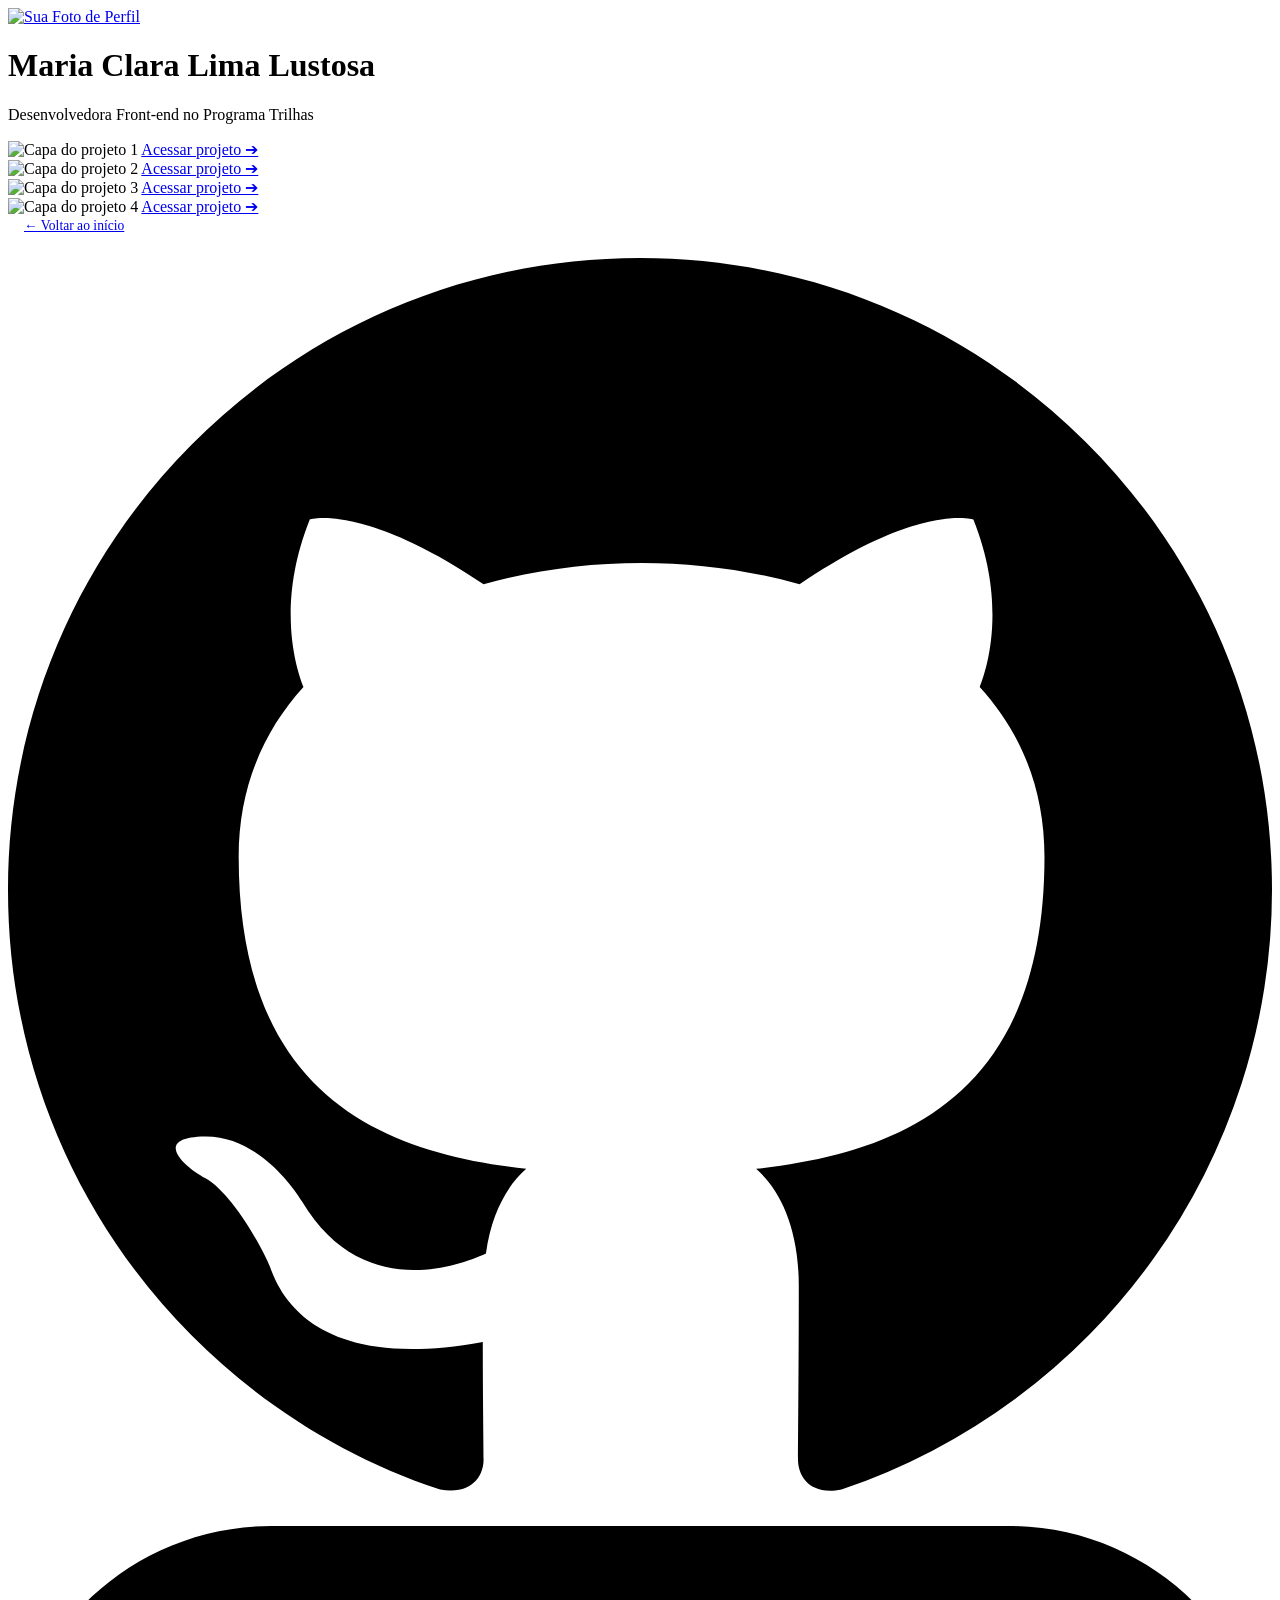
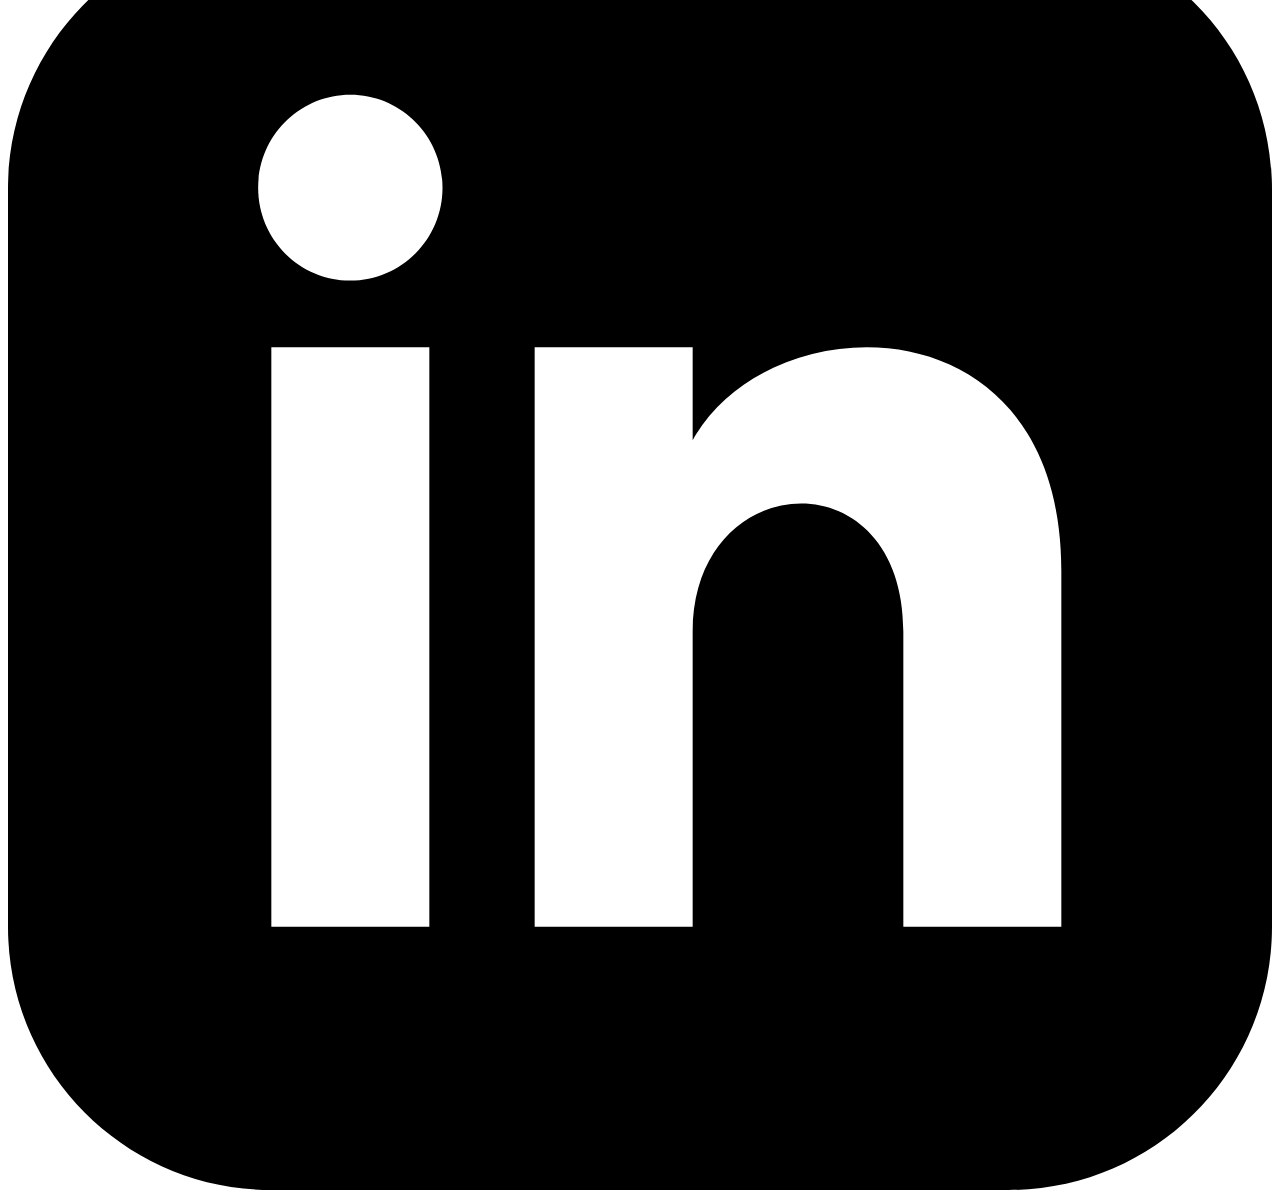
==== projetos.html @ f9021148 "Create projetos.html for portfolio projects" ====
<!DOCTYPE html>
<html lang="pt-BR">
<head>
  <meta charset="UTF-8">
  <meta name="viewport" content="width=device-width, initial-scale=1.0">
  <title>Projetos | Portfólio</title>
  <link rel="stylesheet" href="style.css">
</head>
<body>

  <main class="container">
    <header class="profile">
      <a href="index.html">
        <img src="image.png" alt="Sua Foto de Perfil" class="avatar">
      </a>
      <h1 class="name">Maria Clara Lima Lustosa</h1>
      <p class="role">Desenvolvedora Front-end no Programa Trilhas</p>
    </header>

    <section class="projects-grid">
      <!-- Card 1 -->
      <article class="project-card">
        <img src="assets/projeto1.png" alt="Capa do projeto 1" class="project-thumb">
        <a href="#" target="_blank" class="project-link">Acessar projeto ➔</a>
      </article>

      <article class="project-card">
        <img src="assets/projeto2.png" alt="Capa do projeto 2" class="project-thumb">
        <a href="#" target="_blank" class="project-link">Acessar projeto ➔</a>
      </article>

      <article class="project-card">
        <img src="assets/projeto3.png" alt="Capa do projeto 3" class="project-thumb">
        <a href="#" target="_blank" class="project-link">Acessar projeto ➔</a>
      </article>

      <article class="project-card">
        <img src="assets/projeto4.png" alt="Capa do projeto 4" class="project-thumb">
        <a href="#" target="_blank" class="project-link">Acessar projeto ➔</a>
      </article>
    </section>

    <div style="margin-bottom: 1.5rem;">
      <a href="index.html" class="btn-link" style="padding: 0.5rem 1rem; font-size: 0.85rem;">← Voltar ao início</a>
    </div>

    <footer class="social-icons">
      <a href="https://github.com/seuusuario" target="_blank" aria-label="GitHub">
        <svg xmlns="http://www.w3.org/2000/svg" viewBox="0 0 24 24"><path d="M12 0C5.37 0 0 5.37 0 12c0 5.31 3.435 9.795 8.205 11.385.6.105.825-.255.825-.57 0-.285-.015-1.23-.015-2.235-3.015.555-3.795-.735-4.035-1.41-.135-.345-.72-1.41-1.23-1.695-.42-.225-1.02-.78-.015-.795.945-.015 1.62.87 1.845 1.23 1.08 1.815 2.805 1.305 3.495.99.105-.78.42-1.305.765-1.605-2.67-.3-5.46-1.335-5.46-5.925 0-1.305.465-2.385 1.23-3.225-.12-.3-.54-1.53.12-3.18 0 0 1.005-.315 3.3 1.23.96-.27 1.98-.405 3-.405s2.04.135 3 .405c2.295-1.56 3.3-1.23 3.3-1.23.66 1.65.24 2.88.12 3.18.765.84 1.23 1.905 1.23 3.225 0 4.605-2.805 5.625-5.475 5.925.435.375.81 1.095.81 2.22 0 1.605-.015 2.895-.015 3.3 0 .315.225.69.825.57A12.02 12.02 0 0024 12c0-6.63-5.37-12-12-12z"/></svg>
      </a>
      <a href="https://linkedin.com/in/seuusuario" target="_blank" aria-label="LinkedIn">
        <svg xmlns="http://www.w3.org/2000/svg" viewBox="0 0 24 24"><path d="M19 0h-14c-2.761 0-5 2.239-5 5v14c0 2.761 2.239 5 5 5h14c2.762 0 5-2.239 5-5v-14c0-2.761-2.238-5-5-5zm-11 19h-3v-11h3v11zm-1.5-12.268c-.966 0-1.75-.79-1.75-1.764s.784-1.764 1.75-1.764 1.75.79 1.75 1.764-.783 1.764-1.75 1.764zm13.5 12.268h-3v-5.604c0-3.368-4-3.113-4 0v5.604h-3v-11h3v1.765c1.396-2.586 7-2.777 7 2.476v6.759z"/></svg>
      </a>
    </footer>
  </main>

</body>
</html>
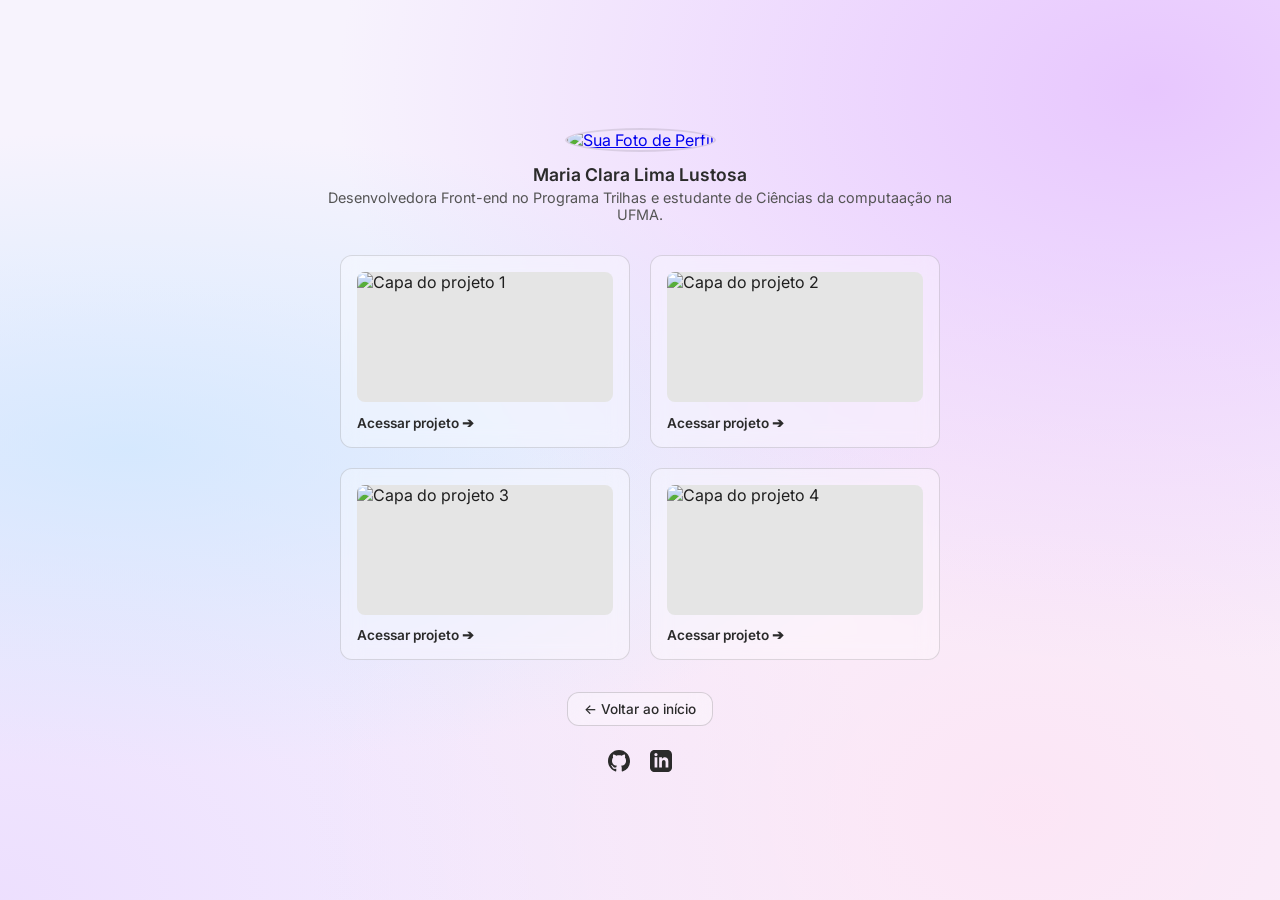
==== commit cd02793f: "Modify profile description in projetos.html Updated the profile description to include educational b" ====
--- a/projetos.html
+++ b/projetos.html
@@ -14,7 +14,7 @@
         <img src="image.png" alt="Sua Foto de Perfil" class="avatar">
       </a>
       <h1 class="name">Maria Clara Lima Lustosa</h1>
-      <p class="role">Desenvolvedora Front-end no Programa Trilhas</p>
+      <p class="role">Desenvolvedora Front-end no Programa Trilhas e estudante de Ciências da computaação na UFMA.</p>
     </header>
 
     <section class="projects-grid">
--- a/style.css
+++ b/style.css
@@ -0,0 +1,174 @@
+
+@import url('https://fonts.googleapis.com/css2?family=Inter:wght@400;500;600;700&display=swap');
+
+* {
+  margin: 0;
+  padding: 0;
+  box-sizing: border-box;
+  font-family: 'Inter', sans-serif;
+}
+
+body {
+  min-height: 100vh;
+  display: flex;
+  justify-content: center;
+  align-items: center;
+  padding: 2rem 1rem;
+  background-color: #f7f3fd;
+  background-image: 
+    radial-gradient(at 90% 10%, rgba(225, 180, 255, 0.7) 0px, transparent 50%),
+    radial-gradient(at 10% 50%, rgba(200, 230, 255, 0.7) 0px, transparent 50%),
+    radial-gradient(at 80% 90%, rgba(255, 220, 240, 0.6) 0px, transparent 50%),
+    radial-gradient(at 0% 100%, rgba(230, 210, 255, 0.6) 0px, transparent 50%);
+  background-attachment: fixed;
+  color: #1f1f1f;
+}
+
+.container {
+  width: 100%;
+  max-width: 650px;
+  display: flex;
+  flex-direction: column;
+  align-items: center;
+  text-align: center;
+}
+
+.profile {
+  margin-bottom: 2rem;
+}
+
+.avatar {
+  width: 100px;
+  height: 100px;
+  border-radius: 50%;
+  object-fit: cover;
+  border: 2px solid rgba(0, 0, 0, 0.1);
+  margin-bottom: 0.75rem;
+}
+
+.name {
+  font-size: 1.1rem;
+  font-weight: 600;
+  color: #2b2b2b;
+  margin-bottom: 0.25rem;
+}
+
+.role {
+  font-size: 0.9rem;
+  color: #555555;
+  font-weight: 400;
+}
+
+.links-container {
+  width: 100%;
+  max-width: 420px;
+  display: flex;
+  flex-direction: column;
+  gap: 0.85rem;
+  margin-bottom: 2rem;
+}
+
+.btn-link {
+  display: block;
+  width: 100%;
+  padding: 0.9rem 1.2rem;
+  background: rgba(255, 255, 255, 0.35);
+  border: 1px solid rgba(0, 0, 0, 0.15);
+  border-radius: 12px;
+  color: #2b2b2b;
+  font-size: 0.95rem;
+  font-weight: 500;
+  text-decoration: none;
+  backdrop-filter: blur(10px);
+  transition: all 0.2s ease;
+}
+
+.btn-link:hover {
+  background: rgba(255, 255, 255, 0.6);
+  transform: translateY(-2px);
+  border-color: rgba(0, 0, 0, 0.25);
+}
+
+.about-text {
+  max-width: 520px;
+  font-size: 0.95rem;
+  line-height: 1.6;
+  color: #333333;
+  margin-bottom: 2rem;
+}
+
+.projects-grid {
+  display: grid;
+  grid-template-columns: repeat(2, 1fr);
+  gap: 1.25rem;
+  width: 100%;
+  max-width: 600px;
+  margin-bottom: 2rem;
+}
+
+.project-card {
+  background: rgba(255, 255, 255, 0.35);
+  border: 1px solid rgba(0, 0, 0, 0.12);
+  border-radius: 12px;
+  padding: 1rem;
+  display: flex;
+  flex-direction: column;
+  backdrop-filter: blur(10px);
+  text-align: left;
+}
+
+.project-thumb {
+  width: 100%;
+  height: 130px;
+  border-radius: 8px;
+  object-fit: cover;
+  background-color: #e5e5e5;
+  margin-bottom: 0.8rem;
+}
+
+.project-link {
+  color: #2b2b2b;
+  text-decoration: none;
+  font-size: 0.85rem;
+  font-weight: 600;
+  display: inline-flex;
+  align-items: center;
+  gap: 0.3rem;
+  margin-top: auto;
+}
+
+.project-link:hover {
+  text-decoration: underline;
+}
+
+.social-icons {
+  display: flex;
+  gap: 1.25rem;
+  justify-content: center;
+  align-items: center;
+}
+
+.social-icons a {
+  color: #2b2b2b;
+  display: flex;
+  align-items: center;
+  justify-content: center;
+  transition: transform 0.2s, color 0.2s;
+}
+
+.social-icons a:hover {
+  transform: scale(1.15);
+  color: #000;
+}
+
+.social-icons svg {
+  width: 22px;
+  height: 22px;
+  fill: currentColor;
+}
+
+@media (max-width: 500px) {
+  .projects-grid {
+    grid-template-columns: 1fr;
+  }
+}
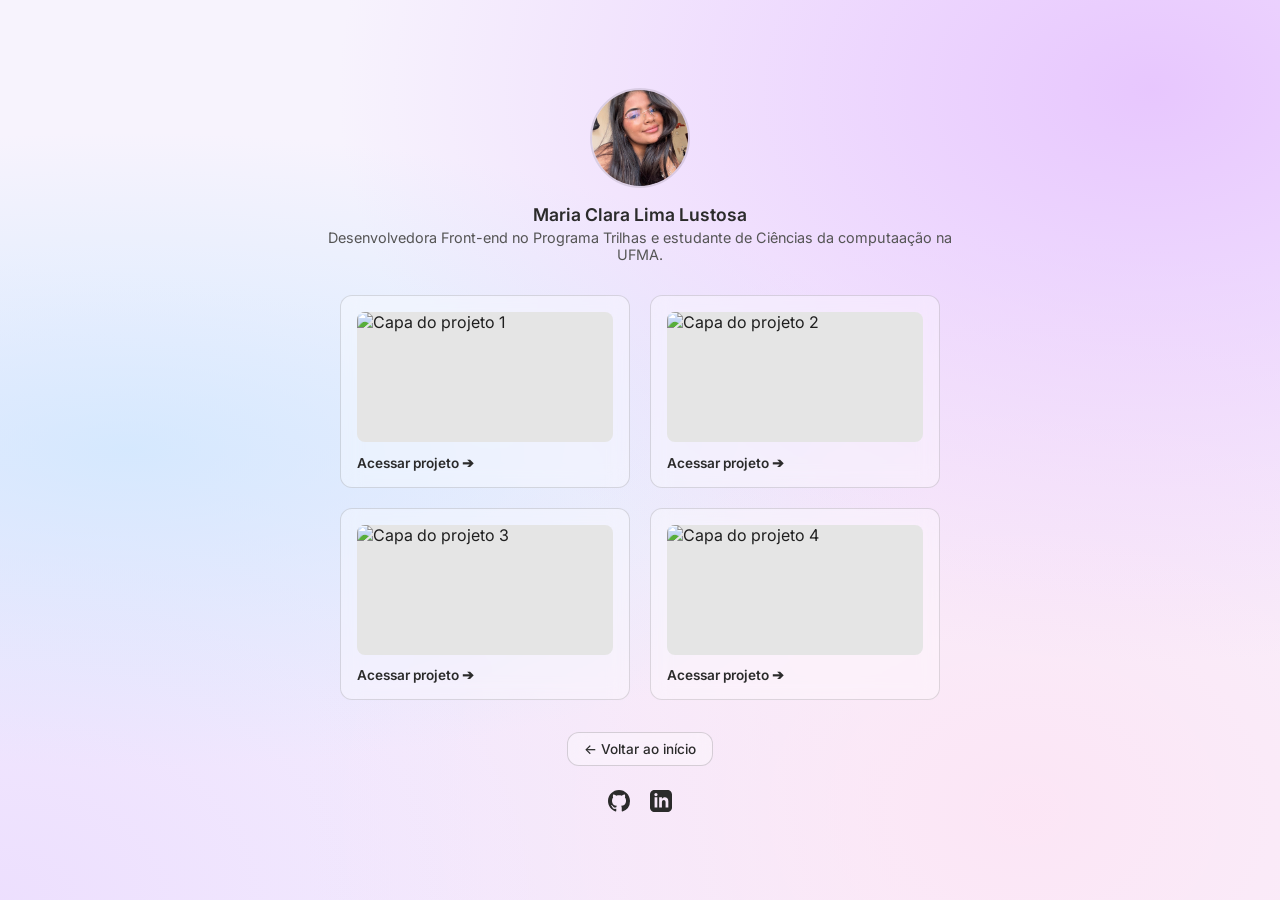
==== commit 70b84ea8: "Fix HTML structure and update profile image path" ====
--- a/projetos.html
+++ b/projetos.html
@@ -11,7 +11,7 @@
   <main class="container">
     <header class="profile">
       <a href="index.html">
-        <img src="image.png" alt="Sua Foto de Perfil" class="avatar">
+        <img src="assets/image.png" alt="Foto de Perfil" class="avatar">
       </a>
       <h1 class="name">Maria Clara Lima Lustosa</h1>
       <p class="role">Desenvolvedora Front-end no Programa Trilhas e estudante de Ciências da computaação na UFMA.</p>
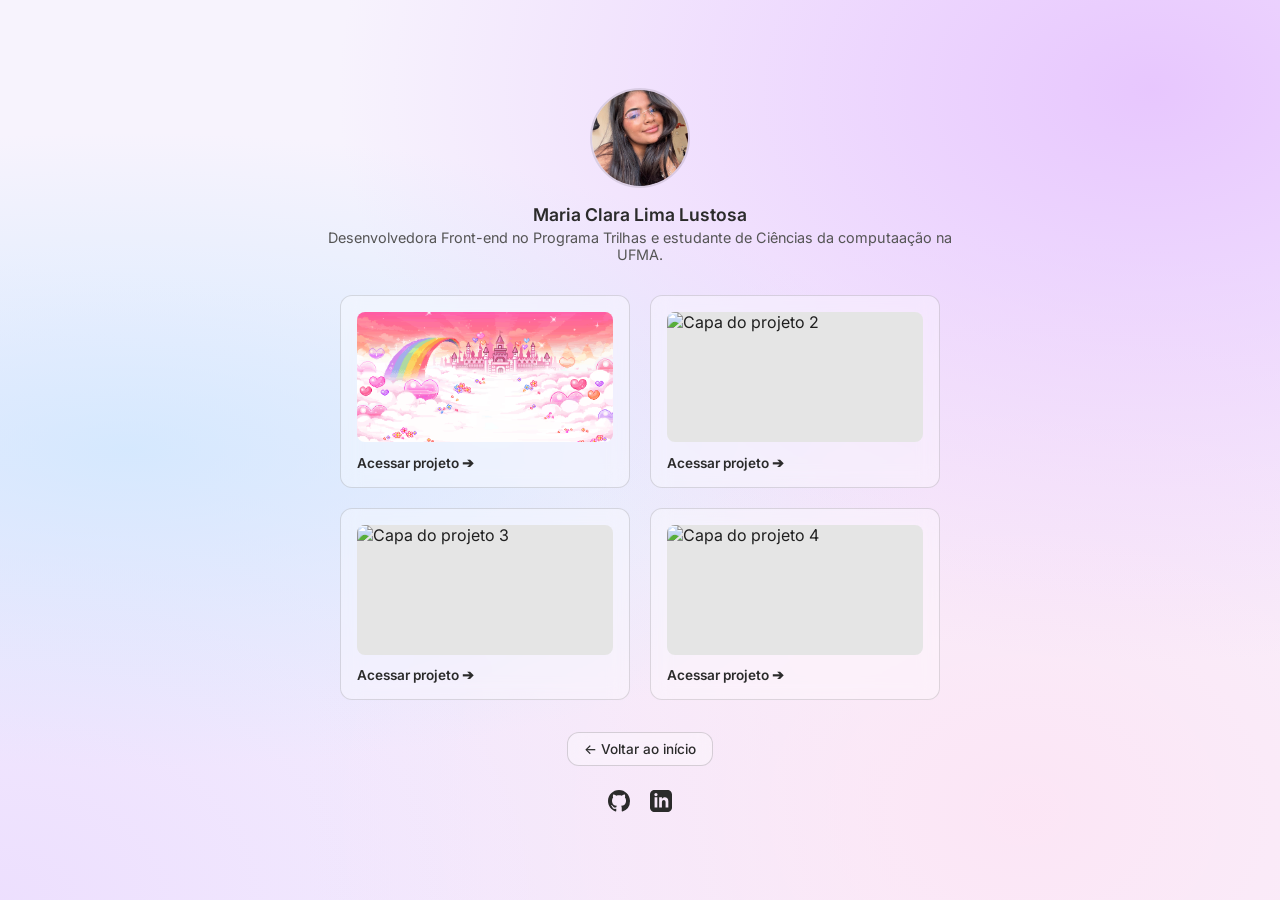
==== commit 0155e51d: "Modify project images and links in projetos.html Updated project images and links in projetos.html." ====
--- a/projetos.html
+++ b/projetos.html
@@ -20,8 +20,8 @@
     <section class="projects-grid">
       <!-- Card 1 -->
       <article class="project-card">
-        <img src="assets/projeto1.png" alt="Capa do projeto 1" class="project-thumb">
-        <a href="#" target="_blank" class="project-link">Acessar projeto ➔</a>
+        <img src="assets/imagem_2026-10-19_224750348.png" alt="Luli e o cristão perdido ><" class="project-thumb">
+        <a href="" target="_blank" class="project-link">Acessar projeto ➔</a>
       </article>
 
       <article class="project-card">
